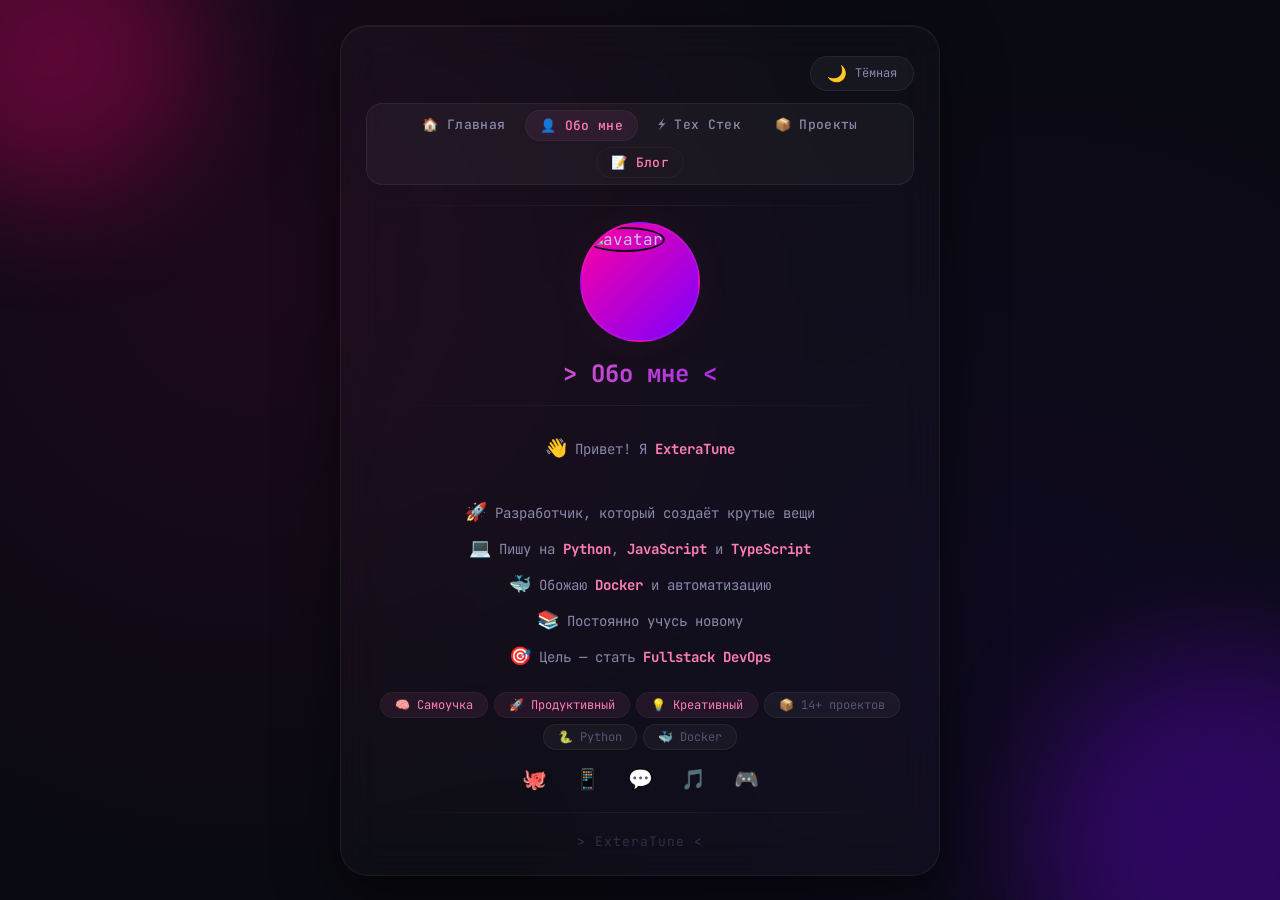
==== about.html @ c0187ace "Update about.html" ====
<!DOCTYPE html>
<html lang="ru" data-theme="dark">
<head>
    <meta charset="UTF-8">
    <meta name="viewport" content="width=device-width, initial-scale=1.0, maximum-scale=1.0, user-scalable=no">
    <title>Обо мне | ExteraTune</title>
    <link href="https://fonts.googleapis.com/css2?family=JetBrains+Mono:wght@400;700&display=swap" rel="stylesheet">
    <style>
        :root{--bg:#0a0a12;--bg2:rgba(255,255,255,.02);--text:#c8c8e8;--text2:#8888aa;--text3:#555577;--border:rgba(255,255,255,.06);--border2:rgba(255,255,255,.04);--shadow:rgba(0,0,0,.6);--glow:rgba(255,100,200,.05);--tag:rgba(255,255,255,.04);--hover:rgba(255,255,255,.06);--accent:#ff7eb3;--accent2:rgba(255,100,200,.08);--divider:rgba(255,255,255,.06);--footer:#333355;--footer2:#444466;--toggle:rgba(255,255,255,.04)}
        [data-theme="light"]{--bg:#f0f0f5;--bg2:rgba(255,255,255,.85);--text:#1a1a2e;--text2:#666688;--text3:#9999bb;--border:rgba(0,0,0,.06);--border2:rgba(0,0,0,.04);--shadow:rgba(0,0,0,.1);--glow:rgba(255,100,200,.08);--tag:rgba(0,0,0,.03);--hover:rgba(0,0,0,.04);--accent:#ff4d7a;--accent2:rgba(255,100,200,.06);--divider:rgba(0,0,0,.08);--footer:#9999bb;--footer2:#aaaacc;--toggle:rgba(0,0,0,.04)}
        *{margin:0;padding:0;box-sizing:border-box}
        body{background:var(--bg);color:var(--text);font-family:'JetBrains Mono',monospace;display:flex;justify-content:center;align-items:center;min-height:100vh;padding:20px;background-image:radial-gradient(circle at 20% 30%,rgba(255,0,150,.08)0%,transparent 50%),radial-gradient(circle at 80% 70%,rgba(100,0,255,.06)0%,transparent 50%);transition:background .5s,color .5s}
        [data-theme="light"] body{background-image:radial-gradient(circle at 20% 30%,rgba(255,100,200,.06)0%,transparent 50%),radial-gradient(circle at 80% 70%,rgba(150,100,255,.04)0%,transparent 50%)}
        body::before,body::after{content:'';position:fixed;border-radius:50%;pointer-events:none;z-index:0;filter:blur(60px);opacity:.3;animation:float 12s ease-in-out infinite alternate;transition:opacity .5s}
        [data-theme="light"] body::before,[data-theme="light"] body::after{opacity:.08}
        body::before{width:300px;height:300px;background:#ff007a;top:-100px;left:-100px}
        body::after{width:400px;height:400px;background:#7a00ff;bottom:-150px;right:-150px;animation-delay:4s}
        @keyframes float{0%{transform:translate(0,0)scale(1);opacity:.2}50%{transform:translate(50px,30px)scale(1.2);opacity:.4}100%{transform:translate(-30px,-20px)scale(.8);opacity:.2}}
        .container{max-width:600px;width:100%;background:var(--bg2);backdrop-filter:blur(20px);-webkit-backdrop-filter:blur(20px);border:1px solid var(--border);border-radius:28px;padding:30px 25px 25px;box-shadow:0 20px 60px var(--shadow),inset 0 1px 0 rgba(255,255,255,.04);position:relative;z-index:1;animation:in .8s cubic-bezier(.16,1,.3,1);transition:all .4s}
        .container:hover{border-color:var(--border2);box-shadow:0 30px 60px -12px var(--shadow),0 0 80px var(--glow)}
        @keyframes in{0%{opacity:0;transform:translateY(30px)scale(.96)}100%{opacity:1;transform:translateY(0)scale(1)}}
        .theme-toggle{display:flex;justify-content:flex-end;margin-bottom:12px}
        .theme-toggle button{background:var(--toggle);border:1px solid var(--border);border-radius:30px;padding:6px 16px;display:flex;align-items:center;gap:8px;cursor:pointer;transition:.3s;color:var(--text2);font-family:inherit;font-size:12px;user-select:none}
        .theme-toggle button:hover{border-color:var(--accent);background:var(--hover);transform:scale(1.03)}
        .theme-toggle button .icon{font-size:16px;transition:transform .4s}
        .theme-toggle button:hover .icon{transform:rotate(30deg)}
        .divider{height:1px;background:linear-gradient(to right,transparent,var(--divider),transparent);margin:16px 0;position:relative;overflow:hidden}
        .divider::after{content:'';position:absolute;top:0;left:-100%;width:100%;height:100%;background:linear-gradient(to right,transparent,var(--accent),transparent);opacity:.3;animation:shimmer 3s infinite}
        @keyframes shimmer{0%{left:-100%}100%{left:100%}}
        .nav-bar{display:flex;justify-content:center;gap:6px;flex-wrap:wrap;margin-bottom:20px;padding:6px;background:var(--tag);border-radius:16px;border:1px solid var(--border)}
        .nav-bar a{color:var(--text2);text-decoration:none;font-size:13px;padding:6px 14px;border-radius:30px;transition:.2s;font-weight:500;letter-spacing:.3px}
        .nav-bar a:hover{color:var(--text);background:var(--hover)}
        .nav-bar a.active{color:var(--accent);background:var(--accent2);border:1px solid var(--border2)}
        .nav-bar a.blog-link{color:var(--accent);border:1px solid var(--border2)}
        .nav-bar a.blog-link:hover{background:rgba(255,100,200,.12);border-color:rgba(255,100,200,.3)}
        .back-link{color:var(--text2);text-decoration:none;font-size:14px;display:inline-block;margin-bottom:8px;transition:.2s}
        .back-link:hover{color:var(--accent)}
        .avatar{width:120px;height:120px;border-radius:50%;margin:0 auto 16px;overflow:hidden;border:2px solid var(--border);box-shadow:0 0 40px var(--glow);transition:.3s;background:linear-gradient(135deg,#ff00a0,#7a00ff);padding:3px}
        .avatar img{width:100%;height:100%;border-radius:50%;object-fit:cover;border:2px solid var(--bg);transition:transform .4s}
        .avatar:hover img{transform:scale(1.05)}
        .username{text-align:center;font-size:24px;font-weight:700;background:linear-gradient(135deg,var(--accent),#7a00ff);-webkit-background-clip:text;-webkit-text-fill-color:transparent;background-clip:text;display:inline-block;width:100%}
        .about-text{color:var(--text2);font-size:14px;line-height:2;text-align:center;padding:8px 0}
        .about-text .highlight{color:var(--accent);font-weight:700}
        .about-text .emoji{font-size:18px}
        .tags{display:flex;flex-wrap:wrap;justify-content:center;gap:6px;margin:10px 0}
        .tag{background:var(--tag);border:1px solid var(--border);padding:4px 14px;border-radius:20px;font-size:12px;color:var(--text3);transition:.2s}
        .tag:hover{background:var(--hover);color:var(--text);border-color:var(--border2)}
        .tag.highlight-tag{background:var(--accent2);border-color:var(--border2);color:var(--accent)}
        .tag.highlight-tag:hover{background:rgba(255,100,200,.12);border-color:rgba(255,100,200,.25)}
        .footer-tag{text-align:center;color:var(--footer);font-size:13px;margin-top:20px;letter-spacing:1px;transition:.3s}
        .footer-tag:hover{color:var(--text2)}
        .footer-tag span{color:var(--footer2);opacity:.6;transition:.3s}
        .footer-tag:hover span{opacity:1;text-shadow:0 0 30px var(--glow)}
        .social-icons{display:flex;justify-content:center;gap:12px;margin:12px 0 4px;flex-wrap:wrap}
        .social-icons a{color:var(--text3);text-decoration:none;font-size:20px;transition:.2s;padding:4px 8px;border-radius:8px}
        .social-icons a:hover{color:var(--accent);background:var(--hover)}
        @media(max-width:500px){.container{padding:20px 15px}.nav-bar a{font-size:11px;padding:4px 10px}.avatar{width:90px;height:90px}.username{font-size:20px}.about-text{font-size:13px}.tag{font-size:11px;padding:3px 10px}.theme-toggle button{font-size:10px;padding:4px 10px}}
        @media(max-width:380px){.container{padding:15px 10px}.username{font-size:17px}.about-text{font-size:12px}.tag{font-size:10px;padding:3px 8px}.avatar{width:70px;height:70px}.theme-toggle button{font-size:9px;padding:3px 8px}}
    </style>
</head>
<body>
<div class="container">

    <!-- ===== ПЕРЕКЛЮЧАТЕЛЬ ТЕМЫ НАД НАВИГАЦИЕЙ ===== -->
    <div class="theme-toggle">
        <button onclick="toggleTheme()" id="themeToggle">
            <span class="icon" id="themeIcon">🌙</span>
            <span id="themeLabel">Тёмная</span>
        </button>
    </div>

    <!-- ===== НАВИГАЦИЯ ===== -->
    <div class="nav-bar">
        <a href="index.html">🏠 Главная</a>
        <a href="about.html" class="active">👤 Обо мне</a>
        <a href="tech.html">⚡ Тех Стек</a>
        <a href="projects.html">📦 Проекты</a>
        <a href="blog.html" class="blog-link">📝 Блог</a>
    </div>

    <div class="divider"></div>

    <!-- ===== АВАТАР ===== -->
    <div class="avatar">
        <img src="https://avatars.mds.yandex.net/i?id=af33e631e93213bdb137b542a3c9cf7d_l-5318046-images-thumbs&n=13" alt="avatar">
    </div>

    <div class="username">&gt; Обо мне &lt;</div>

    <div class="divider"></div>

    <!-- ===== ТЕКСТ ===== -->
    <div class="about-text">
        <span class="emoji">👋</span> Привет! Я <span class="highlight">ExteraTune</span><br><br>
        <span class="emoji">🚀</span> Разработчик, который создаёт крутые вещи<br>
        <span class="emoji">💻</span> Пишу на <span class="highlight">Python</span>, <span class="highlight">JavaScript</span> и <span class="highlight">TypeScript</span><br>
        <span class="emoji">🐳</span> Обожаю <span class="highlight">Docker</span> и автоматизацию<br>
        <span class="emoji">📚</span> Постоянно учусь новому<br>
        <span class="emoji">🎯</span> Цель — стать <span class="highlight">Fullstack DevOps</span>
    </div>

    <!-- ===== ТЕГИ ===== -->
    <div class="tags">
        <span class="tag highlight-tag">🧠 Самоучка</span>
        <span class="tag highlight-tag">🚀 Продуктивный</span>
        <span class="tag highlight-tag">💡 Креативный</span>
        <span class="tag">📦 14+ проектов</span>
        <span class="tag">🐍 Python</span>
        <span class="tag">🐳 Docker</span>
    </div>

    <!-- ===== СОЦИАЛЬНЫЕ ИКОНКИ ===== -->
    <div class="social-icons">
        <a href="https://github.com/giantcraft18" target="_blank" title="GitHub">🐙</a>
        <a href="https://t.me/ваш_ник" target="_blank" title="Telegram">📱</a>
        <a href="https://discord.gg/ваш_сервер" target="_blank" title="Discord">💬</a>
        <a href="https://tiktok.com/@ваш_ник" target="_blank" title="TikTok">🎵</a>
        <a href="https://steamcommunity.com/id/ваш_ник" target="_blank" title="Steam">🎮</a>
    </div>

    <div class="divider"></div>

    <!-- ===== ФУТЕР ===== -->
    <div class="footer-tag">&gt; <span>ExteraTune</span> &lt;</div>

</div>

<script>
// ===== ПЕРЕКЛЮЧЕНИЕ ТЕМЫ =====
function toggleTheme(){const t=document.documentElement,e=t.getAttribute('data-theme')==='light'?'dark':'light';t.setAttribute('data-theme',e);localStorage.setItem('theme',e);u(e)}
function u(t){document.getElementById('themeIcon').textContent=t==='light'?'☀️':'🌙';document.getElementById('themeLabel').textContent=t==='light'?'Светлая':'Тёмная'}
document.addEventListener('DOMContentLoaded',function(){const t=localStorage.getItem('theme')||'dark';document.documentElement.setAttribute('data-theme',t);u(t)});
</script>

</body>
</html>
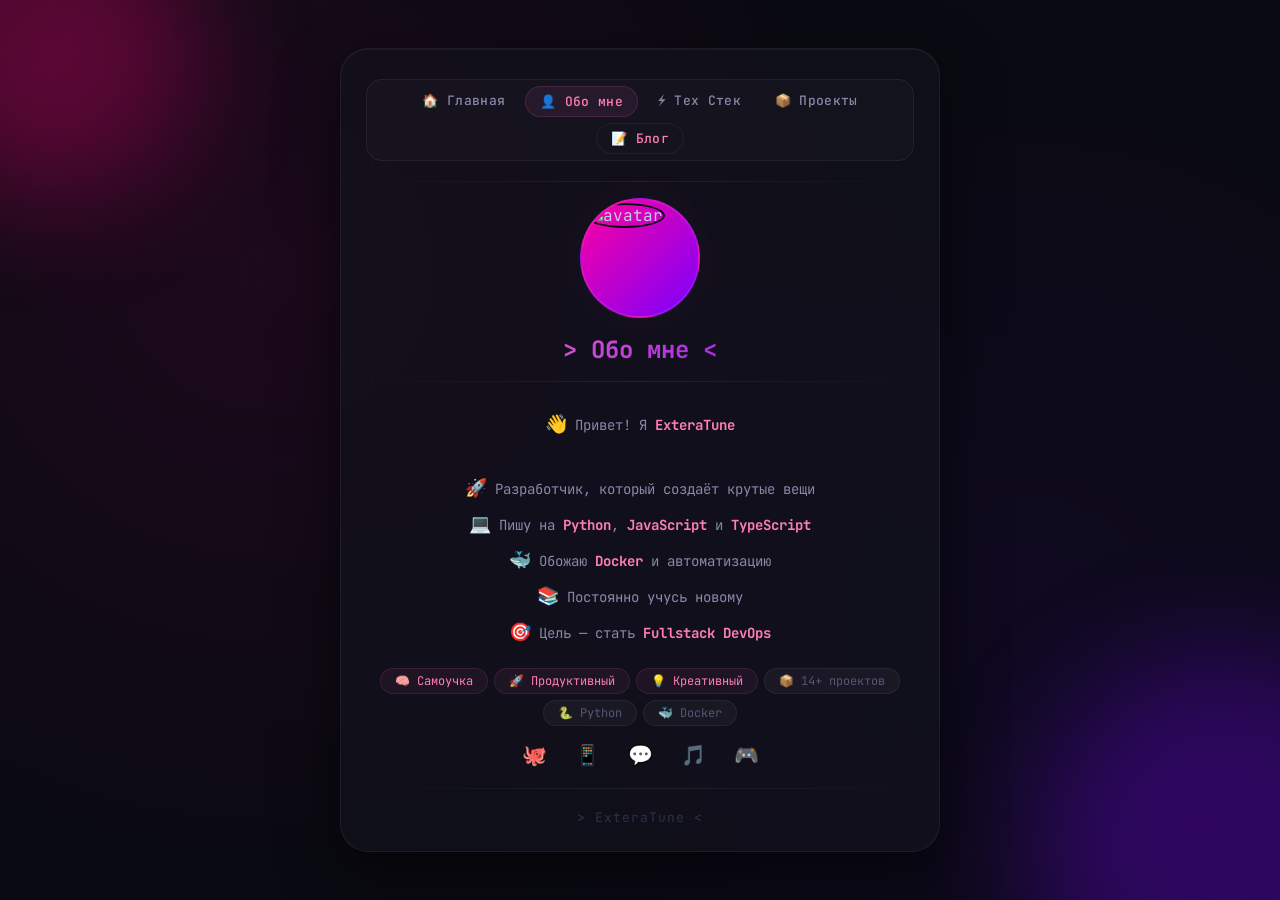
==== commit 85d5561d: "Update about.html" ====
--- a/about.html
+++ b/about.html
@@ -1,73 +1,54 @@
 <!DOCTYPE html>
-<html lang="ru" data-theme="dark">
+<html lang="ru">
 <head>
     <meta charset="UTF-8">
     <meta name="viewport" content="width=device-width, initial-scale=1.0, maximum-scale=1.0, user-scalable=no">
     <title>Обо мне | ExteraTune</title>
     <link href="https://fonts.googleapis.com/css2?family=JetBrains+Mono:wght@400;700&display=swap" rel="stylesheet">
     <style>
-        :root{--bg:#0a0a12;--bg2:rgba(255,255,255,.02);--text:#c8c8e8;--text2:#8888aa;--text3:#555577;--border:rgba(255,255,255,.06);--border2:rgba(255,255,255,.04);--shadow:rgba(0,0,0,.6);--glow:rgba(255,100,200,.05);--tag:rgba(255,255,255,.04);--hover:rgba(255,255,255,.06);--accent:#ff7eb3;--accent2:rgba(255,100,200,.08);--divider:rgba(255,255,255,.06);--footer:#333355;--footer2:#444466;--toggle:rgba(255,255,255,.04)}
-        [data-theme="light"]{--bg:#f0f0f5;--bg2:rgba(255,255,255,.85);--text:#1a1a2e;--text2:#666688;--text3:#9999bb;--border:rgba(0,0,0,.06);--border2:rgba(0,0,0,.04);--shadow:rgba(0,0,0,.1);--glow:rgba(255,100,200,.08);--tag:rgba(0,0,0,.03);--hover:rgba(0,0,0,.04);--accent:#ff4d7a;--accent2:rgba(255,100,200,.06);--divider:rgba(0,0,0,.08);--footer:#9999bb;--footer2:#aaaacc;--toggle:rgba(0,0,0,.04)}
         *{margin:0;padding:0;box-sizing:border-box}
-        body{background:var(--bg);color:var(--text);font-family:'JetBrains Mono',monospace;display:flex;justify-content:center;align-items:center;min-height:100vh;padding:20px;background-image:radial-gradient(circle at 20% 30%,rgba(255,0,150,.08)0%,transparent 50%),radial-gradient(circle at 80% 70%,rgba(100,0,255,.06)0%,transparent 50%);transition:background .5s,color .5s}
-        [data-theme="light"] body{background-image:radial-gradient(circle at 20% 30%,rgba(255,100,200,.06)0%,transparent 50%),radial-gradient(circle at 80% 70%,rgba(150,100,255,.04)0%,transparent 50%)}
+        body{background:#0a0a12;color:#c8c8e8;font-family:'JetBrains Mono',monospace;display:flex;justify-content:center;align-items:center;min-height:100vh;padding:20px;background-image:radial-gradient(circle at 20% 30%,rgba(255,0,150,.08)0%,transparent 50%),radial-gradient(circle at 80% 70%,rgba(100,0,255,.06)0%,transparent 50%);transition:background .5s,color .5s}
         body::before,body::after{content:'';position:fixed;border-radius:50%;pointer-events:none;z-index:0;filter:blur(60px);opacity:.3;animation:float 12s ease-in-out infinite alternate;transition:opacity .5s}
-        [data-theme="light"] body::before,[data-theme="light"] body::after{opacity:.08}
         body::before{width:300px;height:300px;background:#ff007a;top:-100px;left:-100px}
         body::after{width:400px;height:400px;background:#7a00ff;bottom:-150px;right:-150px;animation-delay:4s}
         @keyframes float{0%{transform:translate(0,0)scale(1);opacity:.2}50%{transform:translate(50px,30px)scale(1.2);opacity:.4}100%{transform:translate(-30px,-20px)scale(.8);opacity:.2}}
-        .container{max-width:600px;width:100%;background:var(--bg2);backdrop-filter:blur(20px);-webkit-backdrop-filter:blur(20px);border:1px solid var(--border);border-radius:28px;padding:30px 25px 25px;box-shadow:0 20px 60px var(--shadow),inset 0 1px 0 rgba(255,255,255,.04);position:relative;z-index:1;animation:in .8s cubic-bezier(.16,1,.3,1);transition:all .4s}
-        .container:hover{border-color:var(--border2);box-shadow:0 30px 60px -12px var(--shadow),0 0 80px var(--glow)}
+        .container{max-width:600px;width:100%;background:rgba(18,18,28,.75);backdrop-filter:blur(20px);-webkit-backdrop-filter:blur(20px);border:1px solid rgba(255,255,255,.06);border-radius:28px;padding:30px 25px 25px;box-shadow:0 20px 60px rgba(0,0,0,.6),inset 0 1px 0 rgba(255,255,255,.04);position:relative;z-index:1;animation:in .8s cubic-bezier(.16,1,.3,1);transition:all .4s}
+        .container:hover{border-color:rgba(255,255,255,.08);box-shadow:0 30px 60px -12px rgba(0,0,0,.8),0 0 80px rgba(255,0,150,.05)}
         @keyframes in{0%{opacity:0;transform:translateY(30px)scale(.96)}100%{opacity:1;transform:translateY(0)scale(1)}}
-        .theme-toggle{display:flex;justify-content:flex-end;margin-bottom:12px}
-        .theme-toggle button{background:var(--toggle);border:1px solid var(--border);border-radius:30px;padding:6px 16px;display:flex;align-items:center;gap:8px;cursor:pointer;transition:.3s;color:var(--text2);font-family:inherit;font-size:12px;user-select:none}
-        .theme-toggle button:hover{border-color:var(--accent);background:var(--hover);transform:scale(1.03)}
-        .theme-toggle button .icon{font-size:16px;transition:transform .4s}
-        .theme-toggle button:hover .icon{transform:rotate(30deg)}
-        .divider{height:1px;background:linear-gradient(to right,transparent,var(--divider),transparent);margin:16px 0;position:relative;overflow:hidden}
-        .divider::after{content:'';position:absolute;top:0;left:-100%;width:100%;height:100%;background:linear-gradient(to right,transparent,var(--accent),transparent);opacity:.3;animation:shimmer 3s infinite}
+        .divider{height:1px;background:linear-gradient(to right,transparent,rgba(255,255,255,.08),transparent);margin:16px 0;position:relative;overflow:hidden}
+        .divider::after{content:'';position:absolute;top:0;left:-100%;width:100%;height:100%;background:linear-gradient(to right,transparent,#ff7eb3,transparent);opacity:.3;animation:shimmer 3s infinite}
         @keyframes shimmer{0%{left:-100%}100%{left:100%}}
-        .nav-bar{display:flex;justify-content:center;gap:6px;flex-wrap:wrap;margin-bottom:20px;padding:6px;background:var(--tag);border-radius:16px;border:1px solid var(--border)}
-        .nav-bar a{color:var(--text2);text-decoration:none;font-size:13px;padding:6px 14px;border-radius:30px;transition:.2s;font-weight:500;letter-spacing:.3px}
-        .nav-bar a:hover{color:var(--text);background:var(--hover)}
-        .nav-bar a.active{color:var(--accent);background:var(--accent2);border:1px solid var(--border2)}
-        .nav-bar a.blog-link{color:var(--accent);border:1px solid var(--border2)}
+        .nav-bar{display:flex;justify-content:center;gap:6px;flex-wrap:wrap;margin-bottom:20px;padding:6px;background:rgba(255,255,255,.02);border-radius:16px;border:1px solid rgba(255,255,255,.06)}
+        .nav-bar a{color:#8888aa;text-decoration:none;font-size:13px;padding:6px 14px;border-radius:30px;transition:.2s;font-weight:500;letter-spacing:.3px}
+        .nav-bar a:hover{color:#fff;background:rgba(255,255,255,.06)}
+        .nav-bar a.active{color:#ff7eb3;background:rgba(255,100,200,.08);border:1px solid rgba(255,100,200,.15)}
+        .nav-bar a.blog-link{color:#ff7eb3;border:1px solid rgba(255,100,200,.1)}
         .nav-bar a.blog-link:hover{background:rgba(255,100,200,.12);border-color:rgba(255,100,200,.3)}
-        .back-link{color:var(--text2);text-decoration:none;font-size:14px;display:inline-block;margin-bottom:8px;transition:.2s}
-        .back-link:hover{color:var(--accent)}
-        .avatar{width:120px;height:120px;border-radius:50%;margin:0 auto 16px;overflow:hidden;border:2px solid var(--border);box-shadow:0 0 40px var(--glow);transition:.3s;background:linear-gradient(135deg,#ff00a0,#7a00ff);padding:3px}
-        .avatar img{width:100%;height:100%;border-radius:50%;object-fit:cover;border:2px solid var(--bg);transition:transform .4s}
+        .avatar{width:120px;height:120px;border-radius:50%;margin:0 auto 16px;overflow:hidden;border:2px solid rgba(255,255,255,.08);box-shadow:0 0 40px rgba(255,100,200,.05);transition:.3s;background:linear-gradient(135deg,#ff00a0,#7a00ff);padding:3px}
+        .avatar img{width:100%;height:100%;border-radius:50%;object-fit:cover;border:2px solid #0a0a12;transition:transform .4s}
         .avatar:hover img{transform:scale(1.05)}
-        .username{text-align:center;font-size:24px;font-weight:700;background:linear-gradient(135deg,var(--accent),#7a00ff);-webkit-background-clip:text;-webkit-text-fill-color:transparent;background-clip:text;display:inline-block;width:100%}
-        .about-text{color:var(--text2);font-size:14px;line-height:2;text-align:center;padding:8px 0}
-        .about-text .highlight{color:var(--accent);font-weight:700}
+        .username{text-align:center;font-size:24px;font-weight:700;background:linear-gradient(135deg,#ff7eb3,#7a00ff);-webkit-background-clip:text;-webkit-text-fill-color:transparent;background-clip:text;display:inline-block;width:100%}
+        .about-text{color:#8888aa;font-size:14px;line-height:2;text-align:center;padding:8px 0}
+        .about-text .highlight{color:#ff7eb3;font-weight:700}
         .about-text .emoji{font-size:18px}
         .tags{display:flex;flex-wrap:wrap;justify-content:center;gap:6px;margin:10px 0}
-        .tag{background:var(--tag);border:1px solid var(--border);padding:4px 14px;border-radius:20px;font-size:12px;color:var(--text3);transition:.2s}
-        .tag:hover{background:var(--hover);color:var(--text);border-color:var(--border2)}
-        .tag.highlight-tag{background:var(--accent2);border-color:var(--border2);color:var(--accent)}
+        .tag{background:rgba(255,255,255,.04);border:1px solid rgba(255,255,255,.06);padding:4px 14px;border-radius:20px;font-size:12px;color:#555577;transition:.2s}
+        .tag:hover{background:rgba(255,255,255,.08);color:#fff;border-color:rgba(255,255,255,.12)}
+        .tag.highlight-tag{background:rgba(255,100,200,.06);border-color:rgba(255,100,200,.12);color:#ff7eb3}
         .tag.highlight-tag:hover{background:rgba(255,100,200,.12);border-color:rgba(255,100,200,.25)}
-        .footer-tag{text-align:center;color:var(--footer);font-size:13px;margin-top:20px;letter-spacing:1px;transition:.3s}
-        .footer-tag:hover{color:var(--text2)}
-        .footer-tag span{color:var(--footer2);opacity:.6;transition:.3s}
-        .footer-tag:hover span{opacity:1;text-shadow:0 0 30px var(--glow)}
+        .footer-tag{text-align:center;color:#333355;font-size:13px;margin-top:20px;letter-spacing:1px;transition:.3s}
+        .footer-tag:hover{color:#8888aa}
+        .footer-tag span{color:#444466;opacity:.6;transition:.3s}
+        .footer-tag:hover span{opacity:1;text-shadow:0 0 30px rgba(255,0,150,.1)}
         .social-icons{display:flex;justify-content:center;gap:12px;margin:12px 0 4px;flex-wrap:wrap}
-        .social-icons a{color:var(--text3);text-decoration:none;font-size:20px;transition:.2s;padding:4px 8px;border-radius:8px}
-        .social-icons a:hover{color:var(--accent);background:var(--hover)}
-        @media(max-width:500px){.container{padding:20px 15px}.nav-bar a{font-size:11px;padding:4px 10px}.avatar{width:90px;height:90px}.username{font-size:20px}.about-text{font-size:13px}.tag{font-size:11px;padding:3px 10px}.theme-toggle button{font-size:10px;padding:4px 10px}}
-        @media(max-width:380px){.container{padding:15px 10px}.username{font-size:17px}.about-text{font-size:12px}.tag{font-size:10px;padding:3px 8px}.avatar{width:70px;height:70px}.theme-toggle button{font-size:9px;padding:3px 8px}}
+        .social-icons a{color:#555577;text-decoration:none;font-size:20px;transition:.2s;padding:4px 8px;border-radius:8px}
+        .social-icons a:hover{color:#ff7eb3;background:rgba(255,100,200,.08)}
+        @media(max-width:500px){.container{padding:20px 15px}.nav-bar a{font-size:11px;padding:4px 10px}.avatar{width:90px;height:90px}.username{font-size:20px}.about-text{font-size:13px}.tag{font-size:11px;padding:3px 10px}}
+        @media(max-width:380px){.container{padding:15px 10px}.username{font-size:17px}.about-text{font-size:12px}.tag{font-size:10px;padding:3px 8px}.avatar{width:70px;height:70px}}
     </style>
 </head>
 <body>
 <div class="container">
-
-    <!-- ===== ПЕРЕКЛЮЧАТЕЛЬ ТЕМЫ НАД НАВИГАЦИЕЙ ===== -->
-    <div class="theme-toggle">
-        <button onclick="toggleTheme()" id="themeToggle">
-            <span class="icon" id="themeIcon">🌙</span>
-            <span id="themeLabel">Тёмная</span>
-        </button>
-    </div>
 
     <!-- ===== НАВИГАЦИЯ ===== -->
     <div class="nav-bar">
@@ -81,10 +62,7 @@
     <div class="divider"></div>
 
     <!-- ===== АВАТАР ===== -->
-    <div class="avatar">
-        <img src="https://avatars.mds.yandex.net/i?id=af33e631e93213bdb137b542a3c9cf7d_l-5318046-images-thumbs&n=13" alt="avatar">
-    </div>
-
+    <div class="avatar"><img src="https://avatars.mds.yandex.net/i?id=af33e631e93213bdb137b542a3c9cf7d_l-5318046-images-thumbs&n=13" alt="avatar"></div>
     <div class="username">&gt; Обо мне &lt;</div>
 
     <div class="divider"></div>
@@ -124,13 +102,5 @@
     <div class="footer-tag">&gt; <span>ExteraTune</span> &lt;</div>
 
 </div>
-
-<script>
-// ===== ПЕРЕКЛЮЧЕНИЕ ТЕМЫ =====
-function toggleTheme(){const t=document.documentElement,e=t.getAttribute('data-theme')==='light'?'dark':'light';t.setAttribute('data-theme',e);localStorage.setItem('theme',e);u(e)}
-function u(t){document.getElementById('themeIcon').textContent=t==='light'?'☀️':'🌙';document.getElementById('themeLabel').textContent=t==='light'?'Светлая':'Тёмная'}
-document.addEventListener('DOMContentLoaded',function(){const t=localStorage.getItem('theme')||'dark';document.documentElement.setAttribute('data-theme',t);u(t)});
-</script>
-
 </body>
 </html>
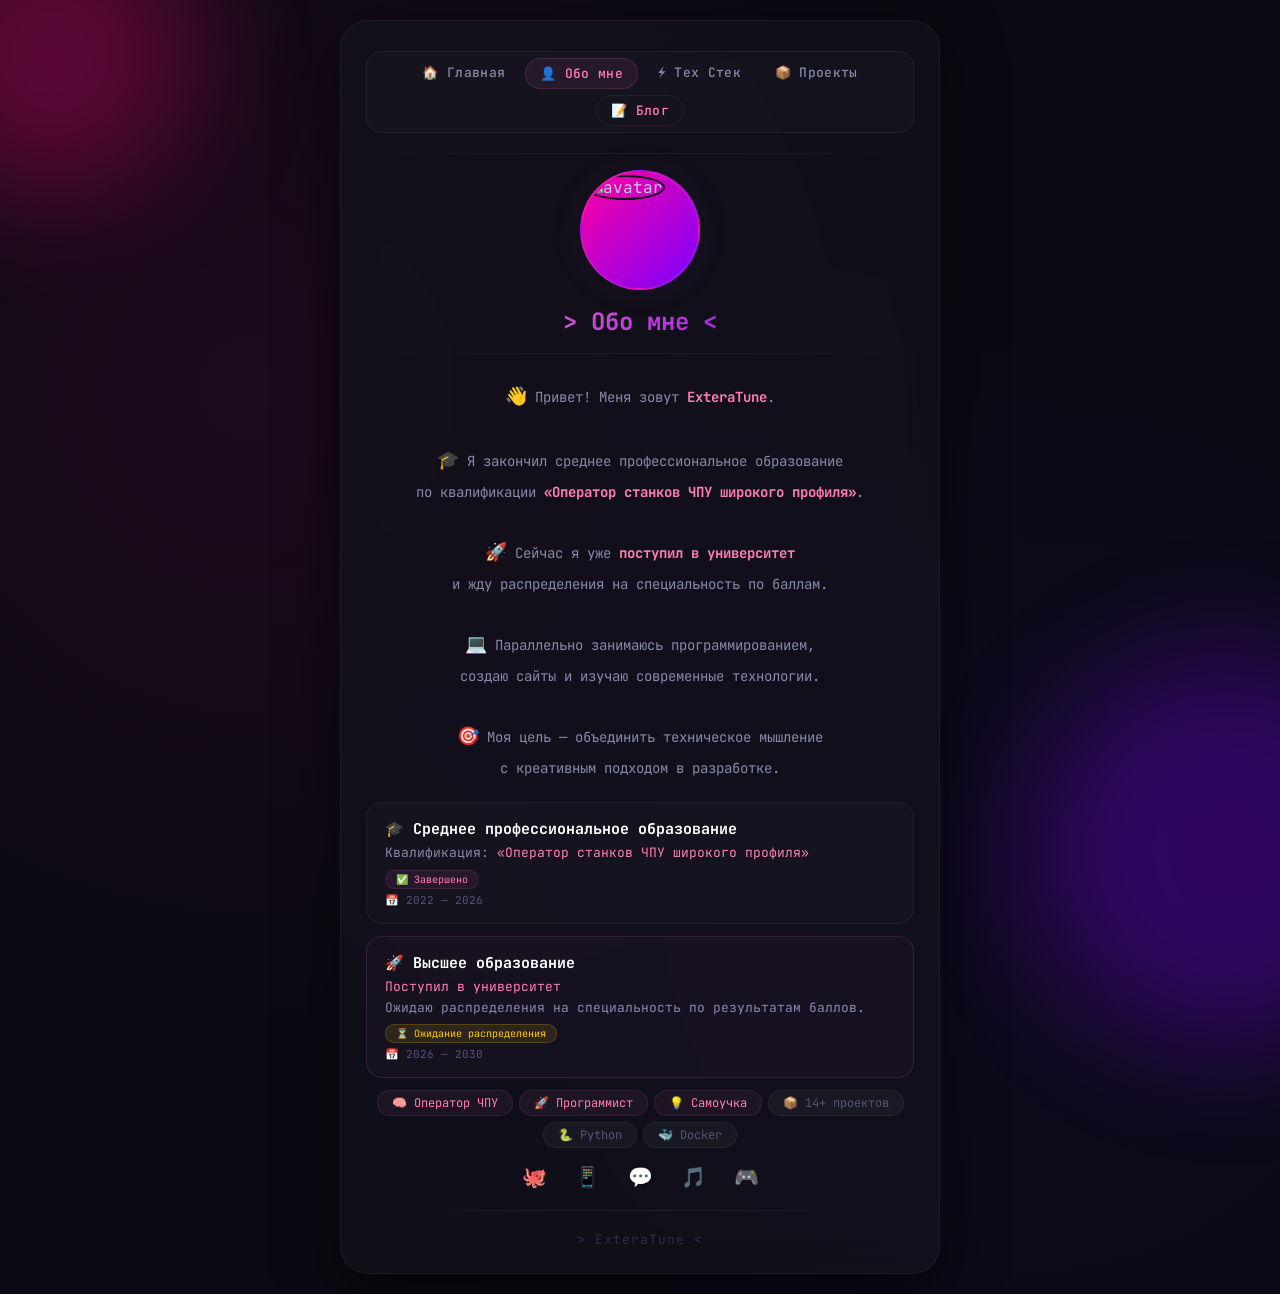
==== commit 5185cc9b: "Update about.html" ====
--- a/about.html
+++ b/about.html
@@ -7,13 +7,12 @@
     <link href="https://fonts.googleapis.com/css2?family=JetBrains+Mono:wght@400;700&display=swap" rel="stylesheet">
     <style>
         *{margin:0;padding:0;box-sizing:border-box}
-        body{background:#0a0a12;color:#c8c8e8;font-family:'JetBrains Mono',monospace;display:flex;justify-content:center;align-items:center;min-height:100vh;padding:20px;background-image:radial-gradient(circle at 20% 30%,rgba(255,0,150,.08)0%,transparent 50%),radial-gradient(circle at 80% 70%,rgba(100,0,255,.06)0%,transparent 50%);transition:background .5s,color .5s}
-        body::before,body::after{content:'';position:fixed;border-radius:50%;pointer-events:none;z-index:0;filter:blur(60px);opacity:.3;animation:float 12s ease-in-out infinite alternate;transition:opacity .5s}
+        body{background:#0a0a12;color:#c8c8e8;font-family:'JetBrains Mono',monospace;display:flex;justify-content:center;align-items:center;min-height:100vh;padding:20px;background-image:radial-gradient(circle at 20% 30%,rgba(255,0,150,.08)0%,transparent 50%),radial-gradient(circle at 80% 70%,rgba(100,0,255,.06)0%,transparent 50%)}
+        body::before,body::after{content:'';position:fixed;border-radius:50%;pointer-events:none;z-index:0;filter:blur(60px);opacity:.3;animation:float 12s ease-in-out infinite alternate}
         body::before{width:300px;height:300px;background:#ff007a;top:-100px;left:-100px}
         body::after{width:400px;height:400px;background:#7a00ff;bottom:-150px;right:-150px;animation-delay:4s}
         @keyframes float{0%{transform:translate(0,0)scale(1);opacity:.2}50%{transform:translate(50px,30px)scale(1.2);opacity:.4}100%{transform:translate(-30px,-20px)scale(.8);opacity:.2}}
-        .container{max-width:600px;width:100%;background:rgba(18,18,28,.75);backdrop-filter:blur(20px);-webkit-backdrop-filter:blur(20px);border:1px solid rgba(255,255,255,.06);border-radius:28px;padding:30px 25px 25px;box-shadow:0 20px 60px rgba(0,0,0,.6),inset 0 1px 0 rgba(255,255,255,.04);position:relative;z-index:1;animation:in .8s cubic-bezier(.16,1,.3,1);transition:all .4s}
-        .container:hover{border-color:rgba(255,255,255,.08);box-shadow:0 30px 60px -12px rgba(0,0,0,.8),0 0 80px rgba(255,0,150,.05)}
+        .container{max-width:600px;width:100%;background:rgba(18,18,28,.75);backdrop-filter:blur(20px);-webkit-backdrop-filter:blur(20px);border:1px solid rgba(255,255,255,.06);border-radius:28px;padding:30px 25px 25px;box-shadow:0 20px 60px rgba(0,0,0,.6);position:relative;z-index:1;animation:in .8s cubic-bezier(.16,1,.3,1)}
         @keyframes in{0%{opacity:0;transform:translateY(30px)scale(.96)}100%{opacity:1;transform:translateY(0)scale(1)}}
         .divider{height:1px;background:linear-gradient(to right,transparent,rgba(255,255,255,.08),transparent);margin:16px 0;position:relative;overflow:hidden}
         .divider::after{content:'';position:absolute;top:0;left:-100%;width:100%;height:100%;background:linear-gradient(to right,transparent,#ff7eb3,transparent);opacity:.3;animation:shimmer 3s infinite}
@@ -24,13 +23,19 @@
         .nav-bar a.active{color:#ff7eb3;background:rgba(255,100,200,.08);border:1px solid rgba(255,100,200,.15)}
         .nav-bar a.blog-link{color:#ff7eb3;border:1px solid rgba(255,100,200,.1)}
         .nav-bar a.blog-link:hover{background:rgba(255,100,200,.12);border-color:rgba(255,100,200,.3)}
-        .avatar{width:120px;height:120px;border-radius:50%;margin:0 auto 16px;overflow:hidden;border:2px solid rgba(255,255,255,.08);box-shadow:0 0 40px rgba(255,100,200,.05);transition:.3s;background:linear-gradient(135deg,#ff00a0,#7a00ff);padding:3px}
+        .avatar{width:120px;height:120px;border-radius:50%;margin:0 auto 16px;overflow:hidden;border:2px solid rgba(255,255,255,.08);box-shadow:0 0 40px rgba(255,100,200,.05);background:linear-gradient(135deg,#ff00a0,#7a00ff);padding:3px}
         .avatar img{width:100%;height:100%;border-radius:50%;object-fit:cover;border:2px solid #0a0a12;transition:transform .4s}
         .avatar:hover img{transform:scale(1.05)}
         .username{text-align:center;font-size:24px;font-weight:700;background:linear-gradient(135deg,#ff7eb3,#7a00ff);-webkit-background-clip:text;-webkit-text-fill-color:transparent;background-clip:text;display:inline-block;width:100%}
         .about-text{color:#8888aa;font-size:14px;line-height:2;text-align:center;padding:8px 0}
         .about-text .highlight{color:#ff7eb3;font-weight:700}
         .about-text .emoji{font-size:18px}
+        .education-card{background:rgba(255,255,255,.02);border:1px solid rgba(255,255,255,.05);border-radius:16px;padding:16px 18px;margin:12px 0;text-align:left;transition:.3s}
+        .education-card:hover{background:rgba(255,255,255,.04);border-color:rgba(255,255,255,.08);transform:translateY(-2px)}
+        .education-card .title{color:#fff;font-size:15px;font-weight:700;margin-bottom:4px}
+        .education-card .desc{color:#8888aa;font-size:13px;line-height:1.6}
+        .education-card .year{color:#555577;font-size:11px;margin-top:4px;display:block}
+        .education-card .badge{display:inline-block;background:rgba(255,100,200,.08);border:1px solid rgba(255,100,200,.12);padding:2px 10px;border-radius:20px;font-size:10px;color:#ff7eb3;margin-top:6px}
         .tags{display:flex;flex-wrap:wrap;justify-content:center;gap:6px;margin:10px 0}
         .tag{background:rgba(255,255,255,.04);border:1px solid rgba(255,255,255,.06);padding:4px 14px;border-radius:20px;font-size:12px;color:#555577;transition:.2s}
         .tag:hover{background:rgba(255,255,255,.08);color:#fff;border-color:rgba(255,255,255,.12)}
@@ -43,8 +48,10 @@
         .social-icons{display:flex;justify-content:center;gap:12px;margin:12px 0 4px;flex-wrap:wrap}
         .social-icons a{color:#555577;text-decoration:none;font-size:20px;transition:.2s;padding:4px 8px;border-radius:8px}
         .social-icons a:hover{color:#ff7eb3;background:rgba(255,100,200,.08)}
-        @media(max-width:500px){.container{padding:20px 15px}.nav-bar a{font-size:11px;padding:4px 10px}.avatar{width:90px;height:90px}.username{font-size:20px}.about-text{font-size:13px}.tag{font-size:11px;padding:3px 10px}}
-        @media(max-width:380px){.container{padding:15px 10px}.username{font-size:17px}.about-text{font-size:12px}.tag{font-size:10px;padding:3px 8px}.avatar{width:70px;height:70px}}
+        .pulse{animation:pulse 2s ease-in-out infinite}
+        @keyframes pulse{0%,100%{opacity:0.6}50%{opacity:1}}
+        @media(max-width:500px){.container{padding:20px 15px}.nav-bar a{font-size:11px;padding:4px 10px}.username{font-size:20px}.about-text{font-size:13px}.avatar{width:90px;height:90px}.education-card{padding:14px}.education-card .title{font-size:14px}.education-card .desc{font-size:12px}}
+        @media(max-width:380px){.container{padding:15px 10px}.username{font-size:17px}.about-text{font-size:12px}.tag{font-size:10px;padding:3px 10px}}
     </style>
 </head>
 <body>
@@ -62,26 +69,52 @@
     <div class="divider"></div>
 
     <!-- ===== АВАТАР ===== -->
-    <div class="avatar"><img src="https://avatars.mds.yandex.net/i?id=af33e631e93213bdb137b542a3c9cf7d_l-5318046-images-thumbs&n=13" alt="avatar"></div>
+    <div class="avatar">
+        <img src="https://avatars.mds.yandex.net/i?id=af33e631e93213bdb137b542a3c9cf7d_l-5318046-images-thumbs&n=13" alt="avatar">
+    </div>
+
     <div class="username">&gt; Обо мне &lt;</div>
 
     <div class="divider"></div>
 
-    <!-- ===== ТЕКСТ ===== -->
+    <!-- ===== ТЕКСТ О СЕБЕ ===== -->
     <div class="about-text">
-        <span class="emoji">👋</span> Привет! Я <span class="highlight">ExteraTune</span><br><br>
-        <span class="emoji">🚀</span> Разработчик, который создаёт крутые вещи<br>
-        <span class="emoji">💻</span> Пишу на <span class="highlight">Python</span>, <span class="highlight">JavaScript</span> и <span class="highlight">TypeScript</span><br>
-        <span class="emoji">🐳</span> Обожаю <span class="highlight">Docker</span> и автоматизацию<br>
-        <span class="emoji">📚</span> Постоянно учусь новому<br>
-        <span class="emoji">🎯</span> Цель — стать <span class="highlight">Fullstack DevOps</span>
+        <span class="emoji">👋</span> Привет! Меня зовут <span class="highlight">ExteraTune</span>.<br><br>
+        <span class="emoji">🎓</span> Я закончил среднее профессиональное образование<br>
+        по квалификации <span class="highlight">«Оператор станков ЧПУ широкого профиля»</span>.<br><br>
+        <span class="emoji">🚀</span> Сейчас я уже <span class="highlight">поступил в университет</span><br>
+        и жду распределения на специальность по баллам.<br><br>
+        <span class="emoji">💻</span> Параллельно занимаюсь программированием,<br>
+        создаю сайты и изучаю современные технологии.<br><br>
+        <span class="emoji">🎯</span> Моя цель — объединить техническое мышление<br>
+        с креативным подходом в разработке.
+    </div>
+
+    <!-- ===== ОБРАЗОВАНИЕ ===== -->
+    <div class="education-card">
+        <div class="title">🎓 Среднее профессиональное образование</div>
+        <div class="desc">
+            Квалификация: <span style="color:#ff7eb3;">«Оператор станков ЧПУ широкого профиля»</span>
+        </div>
+        <span class="badge">✅ Завершено</span>
+        <span class="year">📅 2022 — 2026</span>
+    </div>
+
+    <div class="education-card" style="border-color:rgba(255,100,200,.15);background:rgba(255,100,200,.03);">
+        <div class="title">🚀 Высшее образование</div>
+        <div class="desc">
+            <span style="color:#ff7eb3;">Поступил в университет</span><br>
+            Ожидаю распределения на специальность по результатам баллов.
+        </div>
+        <span class="badge" style="background:rgba(255,200,0,.1);border-color:rgba(255,200,0,.2);color:#ffcc00;animation:pulse 2s ease-in-out infinite;">⏳ Ожидание распределения</span>
+        <span class="year">📅 2026 — 2030</span>
     </div>
 
     <!-- ===== ТЕГИ ===== -->
     <div class="tags">
-        <span class="tag highlight-tag">🧠 Самоучка</span>
-        <span class="tag highlight-tag">🚀 Продуктивный</span>
-        <span class="tag highlight-tag">💡 Креативный</span>
+        <span class="tag highlight-tag">🧠 Оператор ЧПУ</span>
+        <span class="tag highlight-tag">🚀 Программист</span>
+        <span class="tag highlight-tag">💡 Самоучка</span>
         <span class="tag">📦 14+ проектов</span>
         <span class="tag">🐍 Python</span>
         <span class="tag">🐳 Docker</span>
@@ -98,7 +131,6 @@
 
     <div class="divider"></div>
 
-    <!-- ===== ФУТЕР ===== -->
     <div class="footer-tag">&gt; <span>ExteraTune</span> &lt;</div>
 
 </div>
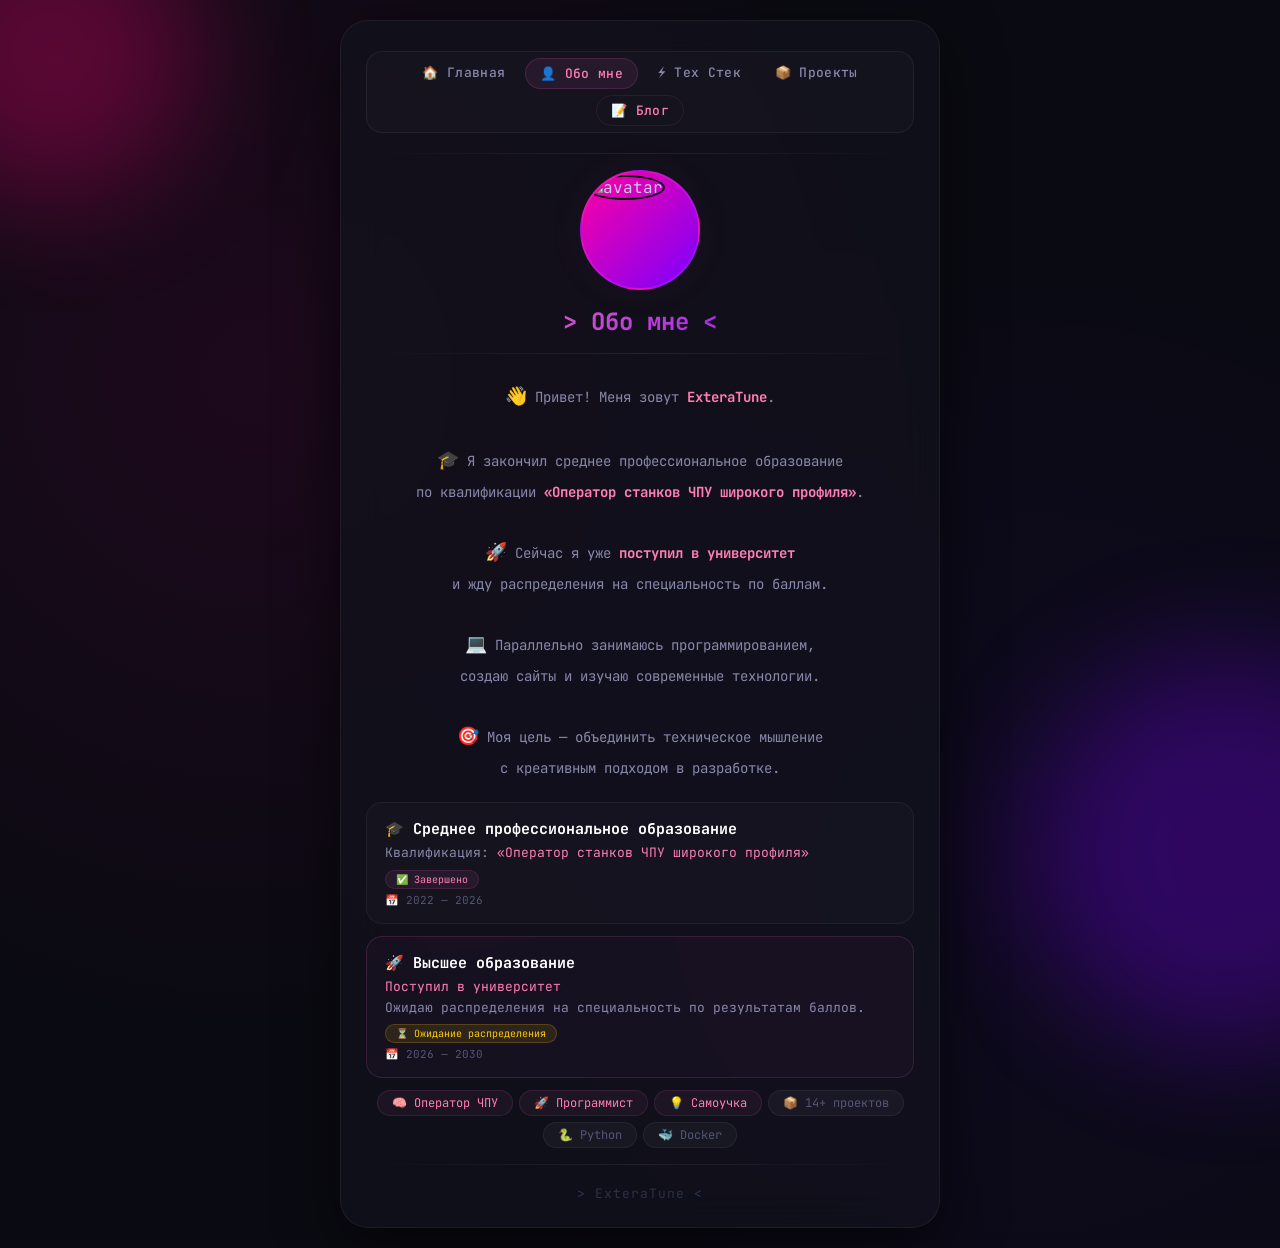
==== commit 16f06b9a: "Update about.html" ====
--- a/about.html
+++ b/about.html
@@ -45,9 +45,6 @@
         .footer-tag:hover{color:#8888aa}
         .footer-tag span{color:#444466;opacity:.6;transition:.3s}
         .footer-tag:hover span{opacity:1;text-shadow:0 0 30px rgba(255,0,150,.1)}
-        .social-icons{display:flex;justify-content:center;gap:12px;margin:12px 0 4px;flex-wrap:wrap}
-        .social-icons a{color:#555577;text-decoration:none;font-size:20px;transition:.2s;padding:4px 8px;border-radius:8px}
-        .social-icons a:hover{color:#ff7eb3;background:rgba(255,100,200,.08)}
         .pulse{animation:pulse 2s ease-in-out infinite}
         @keyframes pulse{0%,100%{opacity:0.6}50%{opacity:1}}
         @media(max-width:500px){.container{padding:20px 15px}.nav-bar a{font-size:11px;padding:4px 10px}.username{font-size:20px}.about-text{font-size:13px}.avatar{width:90px;height:90px}.education-card{padding:14px}.education-card .title{font-size:14px}.education-card .desc{font-size:12px}}
@@ -120,15 +117,6 @@
         <span class="tag">🐳 Docker</span>
     </div>
 
-    <!-- ===== СОЦИАЛЬНЫЕ ИКОНКИ ===== -->
-    <div class="social-icons">
-        <a href="https://github.com/giantcraft18" target="_blank" title="GitHub">🐙</a>
-        <a href="https://t.me/ваш_ник" target="_blank" title="Telegram">📱</a>
-        <a href="https://discord.gg/ваш_сервер" target="_blank" title="Discord">💬</a>
-        <a href="https://tiktok.com/@ваш_ник" target="_blank" title="TikTok">🎵</a>
-        <a href="https://steamcommunity.com/id/ваш_ник" target="_blank" title="Steam">🎮</a>
-    </div>
-
     <div class="divider"></div>
 
     <div class="footer-tag">&gt; <span>ExteraTune</span> &lt;</div>
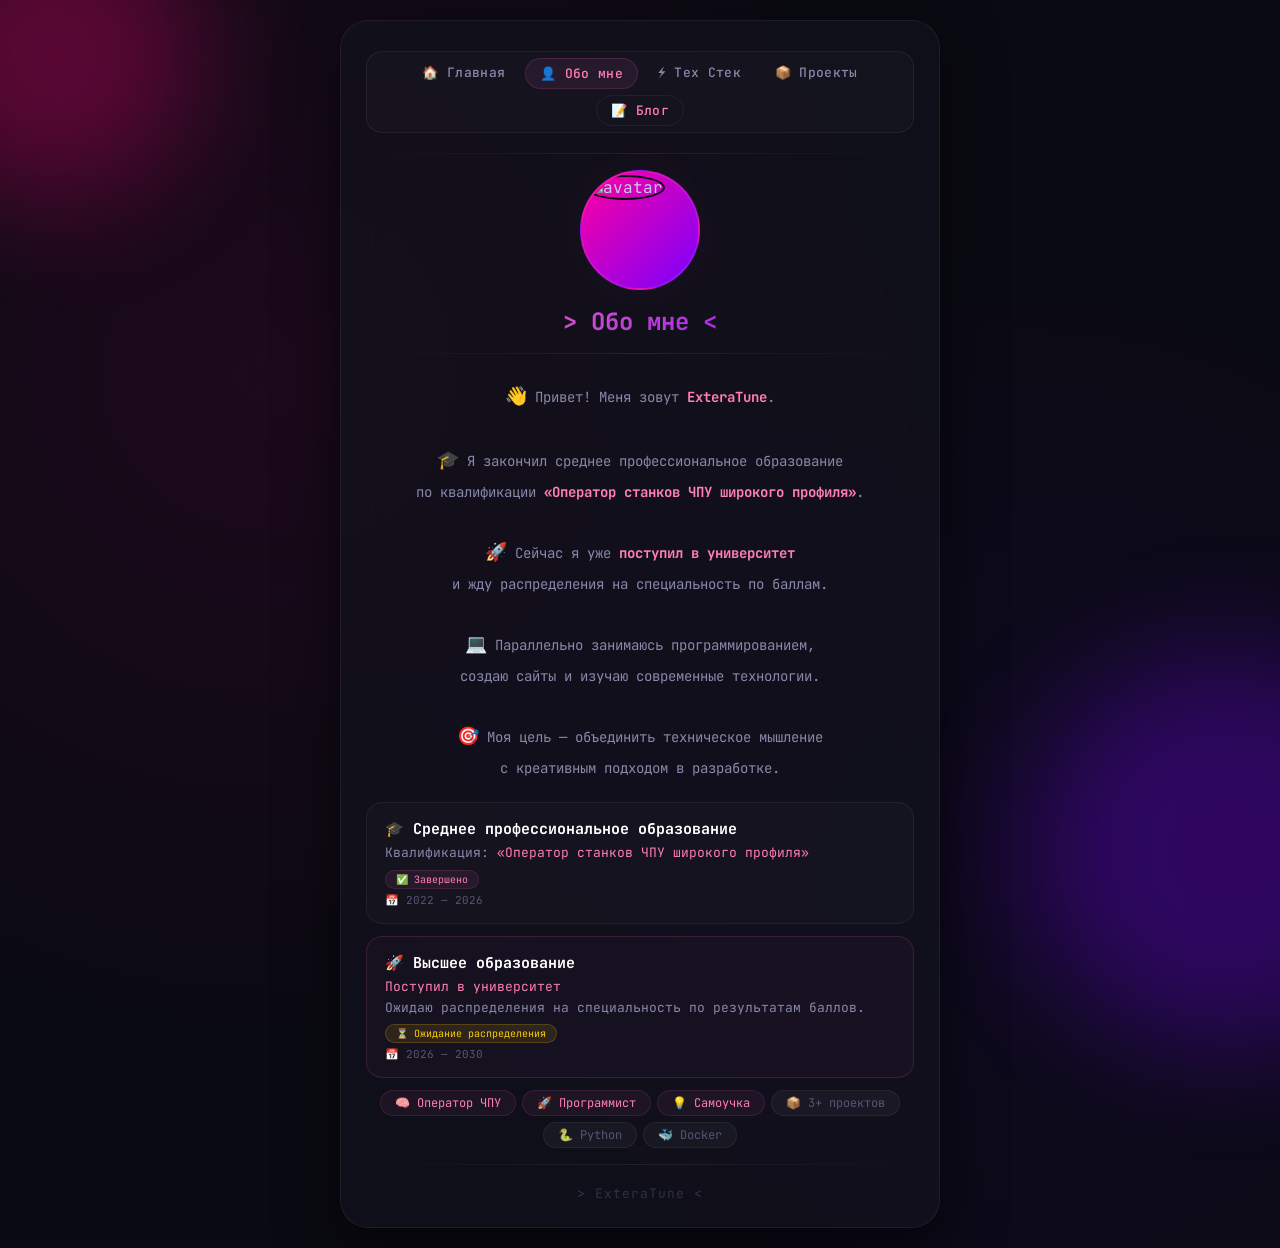
==== commit e91e87ca: "Update about.html" ====
--- a/about.html
+++ b/about.html
@@ -112,7 +112,7 @@
         <span class="tag highlight-tag">🧠 Оператор ЧПУ</span>
         <span class="tag highlight-tag">🚀 Программист</span>
         <span class="tag highlight-tag">💡 Самоучка</span>
-        <span class="tag">📦 14+ проектов</span>
+        <span class="tag">📦 3+ проектов</span>
         <span class="tag">🐍 Python</span>
         <span class="tag">🐳 Docker</span>
     </div>
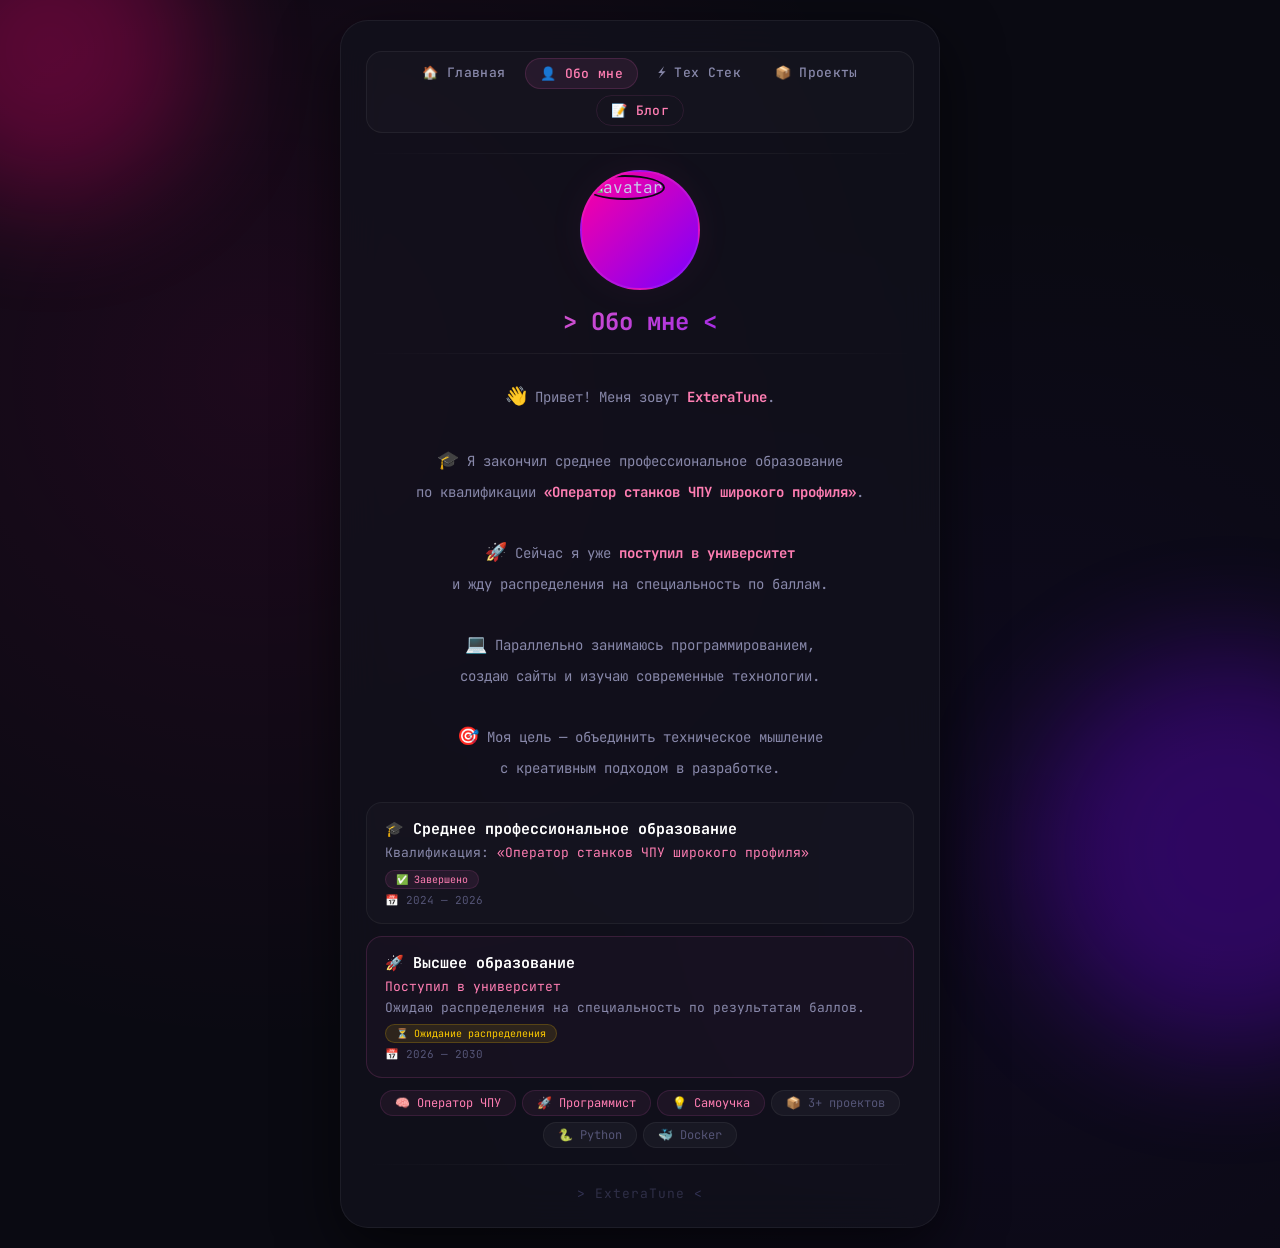
==== commit 06485455: "Update about.html" ====
--- a/about.html
+++ b/about.html
@@ -94,7 +94,7 @@
             Квалификация: <span style="color:#ff7eb3;">«Оператор станков ЧПУ широкого профиля»</span>
         </div>
         <span class="badge">✅ Завершено</span>
-        <span class="year">📅 2022 — 2026</span>
+        <span class="year">📅 2024 — 2026</span>
     </div>
 
     <div class="education-card" style="border-color:rgba(255,100,200,.15);background:rgba(255,100,200,.03);">
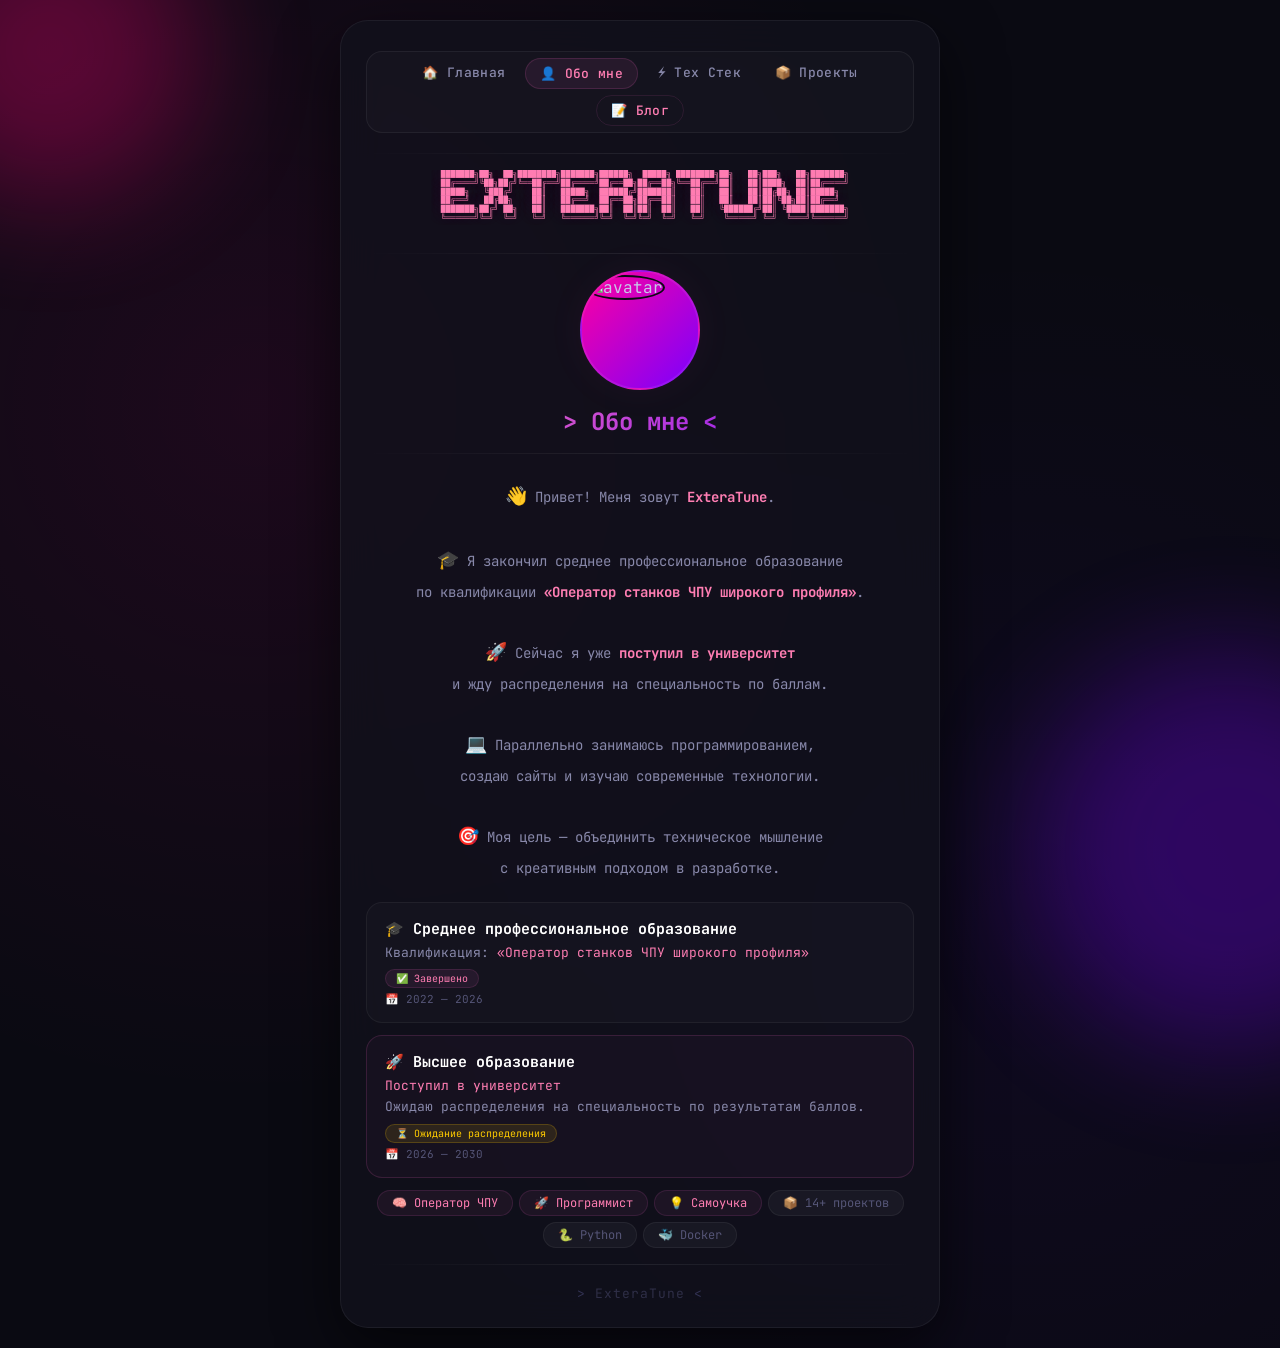
==== commit ca6acf69: "Update about.html" ====
--- a/about.html
+++ b/about.html
@@ -47,8 +47,10 @@
         .footer-tag:hover span{opacity:1;text-shadow:0 0 30px rgba(255,0,150,.1)}
         .pulse{animation:pulse 2s ease-in-out infinite}
         @keyframes pulse{0%,100%{opacity:0.6}50%{opacity:1}}
-        @media(max-width:500px){.container{padding:20px 15px}.nav-bar a{font-size:11px;padding:4px 10px}.username{font-size:20px}.about-text{font-size:13px}.avatar{width:90px;height:90px}.education-card{padding:14px}.education-card .title{font-size:14px}.education-card .desc{font-size:12px}}
-        @media(max-width:380px){.container{padding:15px 10px}.username{font-size:17px}.about-text{font-size:12px}.tag{font-size:10px;padding:3px 10px}}
+        .ascii-art{margin:12px 0;text-align:center}
+        .ascii-art pre{font-size:8px;color:#ff7eb3;font-family:monospace;white-space:pre;line-height:1.1;text-shadow:0 0 20px rgba(255,100,200,0.2);display:inline-block;margin:0;padding:0;overflow-x:auto;max-width:100%}
+        @media(max-width:500px){.ascii-art pre{font-size:5px;line-height:1}}
+        @media(max-width:380px){.ascii-art pre{font-size:4px}}
     </style>
 </head>
 <body>
@@ -61,6 +63,20 @@
         <a href="tech.html">⚡ Тех Стек</a>
         <a href="projects.html">📦 Проекты</a>
         <a href="blog.html" class="blog-link">📝 Блог</a>
+    </div>
+
+    <div class="divider"></div>
+
+    <!-- ===== ASCII-АРТ ===== -->
+    <div class="ascii-art">
+        <pre>
+  ███████╗██╗  ██╗████████╗███████╗██████╗  █████╗ ████████╗██╗   ██╗███╗   ██╗███████╗
+  ██╔════╝╚██╗██╔╝╚══██╔══╝██╔════╝██╔══██╗██╔══██╗╚══██╔══╝██║   ██║████╗  ██║██╔════╝
+  █████╗   ╚███╔╝    ██║   █████╗  ██████╔╝███████║   ██║   ██║   ██║██╔██╗ ██║█████╗  
+  ██╔══╝   ██╔██╗    ██║   ██╔══╝  ██╔══██╗██╔══██║   ██║   ██║   ██║██║╚██╗██║██╔══╝  
+  ███████╗██╔╝ ██╗   ██║   ███████╗██║  ██║██║  ██║   ██║   ╚██████╔╝██║ ╚████║███████╗
+  ╚══════╝╚═╝  ╚═╝   ╚═╝   ╚══════╝╚═╝  ╚═╝╚═╝  ╚═╝   ╚═╝    ╚═════╝ ╚═╝  ╚═══╝╚══════╝
+        </pre>
     </div>
 
     <div class="divider"></div>
@@ -94,7 +110,7 @@
             Квалификация: <span style="color:#ff7eb3;">«Оператор станков ЧПУ широкого профиля»</span>
         </div>
         <span class="badge">✅ Завершено</span>
-        <span class="year">📅 2024 — 2026</span>
+        <span class="year">📅 2022 — 2026</span>
     </div>
 
     <div class="education-card" style="border-color:rgba(255,100,200,.15);background:rgba(255,100,200,.03);">
@@ -112,7 +128,7 @@
         <span class="tag highlight-tag">🧠 Оператор ЧПУ</span>
         <span class="tag highlight-tag">🚀 Программист</span>
         <span class="tag highlight-tag">💡 Самоучка</span>
-        <span class="tag">📦 3+ проектов</span>
+        <span class="tag">📦 14+ проектов</span>
         <span class="tag">🐍 Python</span>
         <span class="tag">🐳 Docker</span>
     </div>
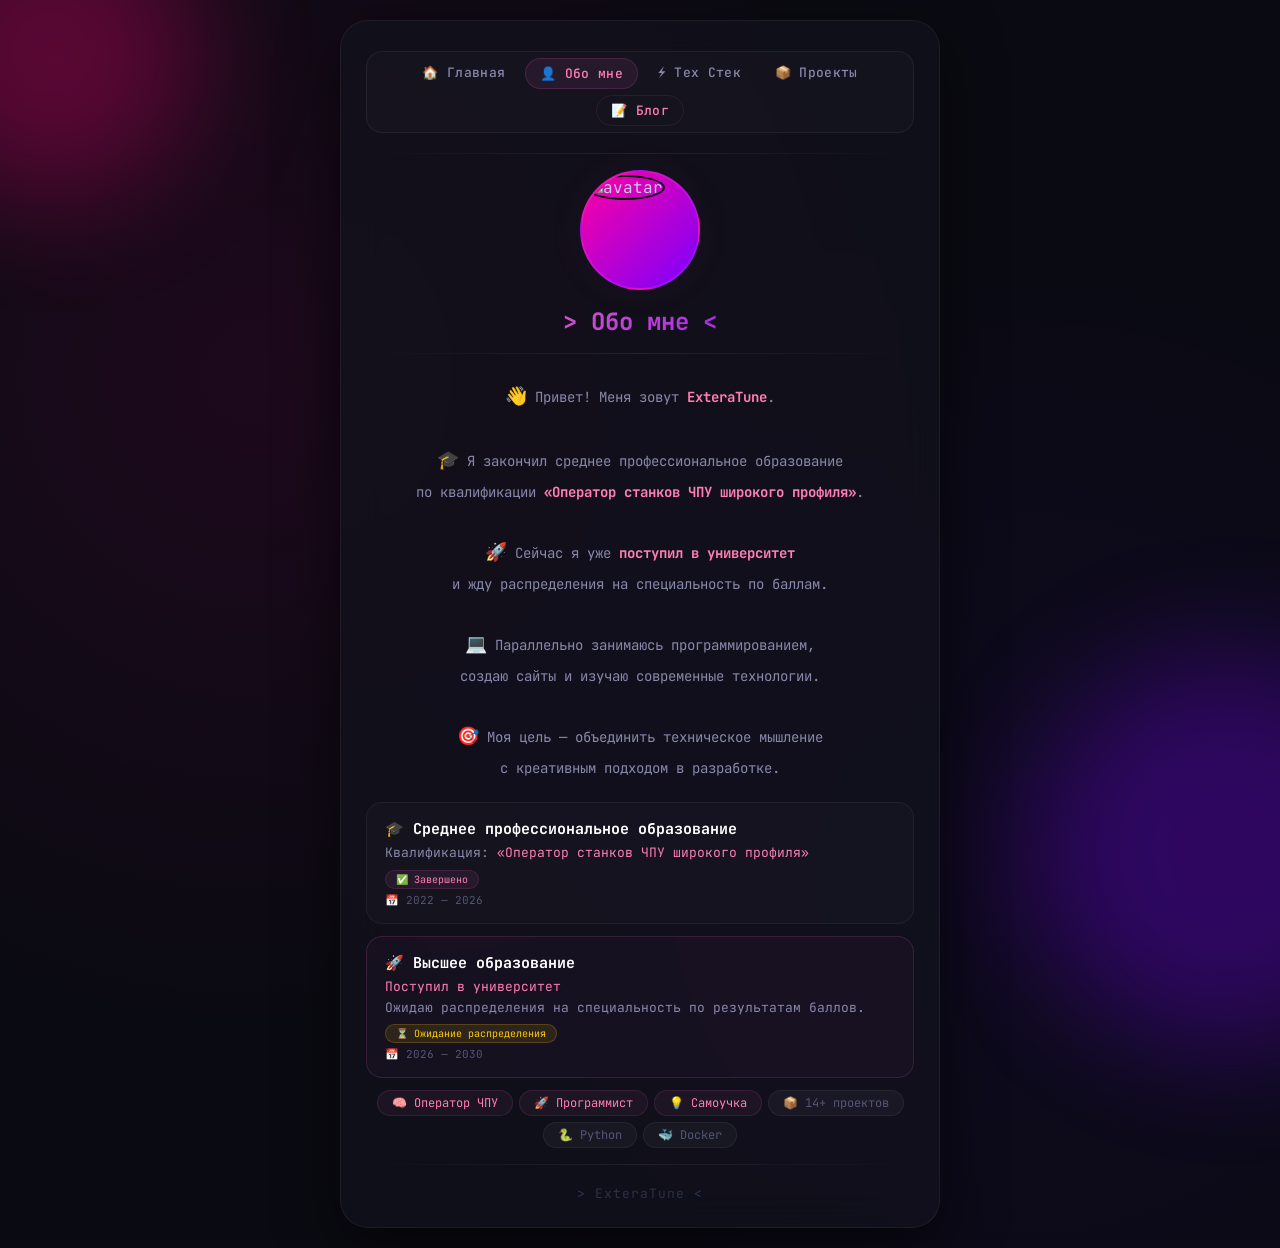
==== commit 9278c098: "Update about.html" ====
--- a/about.html
+++ b/about.html
@@ -47,10 +47,8 @@
         .footer-tag:hover span{opacity:1;text-shadow:0 0 30px rgba(255,0,150,.1)}
         .pulse{animation:pulse 2s ease-in-out infinite}
         @keyframes pulse{0%,100%{opacity:0.6}50%{opacity:1}}
-        .ascii-art{margin:12px 0;text-align:center}
-        .ascii-art pre{font-size:8px;color:#ff7eb3;font-family:monospace;white-space:pre;line-height:1.1;text-shadow:0 0 20px rgba(255,100,200,0.2);display:inline-block;margin:0;padding:0;overflow-x:auto;max-width:100%}
-        @media(max-width:500px){.ascii-art pre{font-size:5px;line-height:1}}
-        @media(max-width:380px){.ascii-art pre{font-size:4px}}
+        @media(max-width:500px){.container{padding:20px 15px}.nav-bar a{font-size:11px;padding:4px 10px}.username{font-size:20px}.about-text{font-size:13px}.avatar{width:90px;height:90px}.education-card{padding:14px}.education-card .title{font-size:14px}.education-card .desc{font-size:12px}}
+        @media(max-width:380px){.container{padding:15px 10px}.username{font-size:17px}.about-text{font-size:12px}.tag{font-size:10px;padding:3px 10px}}
     </style>
 </head>
 <body>
@@ -63,20 +61,6 @@
         <a href="tech.html">⚡ Тех Стек</a>
         <a href="projects.html">📦 Проекты</a>
         <a href="blog.html" class="blog-link">📝 Блог</a>
-    </div>
-
-    <div class="divider"></div>
-
-    <!-- ===== ASCII-АРТ ===== -->
-    <div class="ascii-art">
-        <pre>
-  ███████╗██╗  ██╗████████╗███████╗██████╗  █████╗ ████████╗██╗   ██╗███╗   ██╗███████╗
-  ██╔════╝╚██╗██╔╝╚══██╔══╝██╔════╝██╔══██╗██╔══██╗╚══██╔══╝██║   ██║████╗  ██║██╔════╝
-  █████╗   ╚███╔╝    ██║   █████╗  ██████╔╝███████║   ██║   ██║   ██║██╔██╗ ██║█████╗  
-  ██╔══╝   ██╔██╗    ██║   ██╔══╝  ██╔══██╗██╔══██║   ██║   ██║   ██║██║╚██╗██║██╔══╝  
-  ███████╗██╔╝ ██╗   ██║   ███████╗██║  ██║██║  ██║   ██║   ╚██████╔╝██║ ╚████║███████╗
-  ╚══════╝╚═╝  ╚═╝   ╚═╝   ╚══════╝╚═╝  ╚═╝╚═╝  ╚═╝   ╚═╝    ╚═════╝ ╚═╝  ╚═══╝╚══════╝
-        </pre>
     </div>
 
     <div class="divider"></div>
